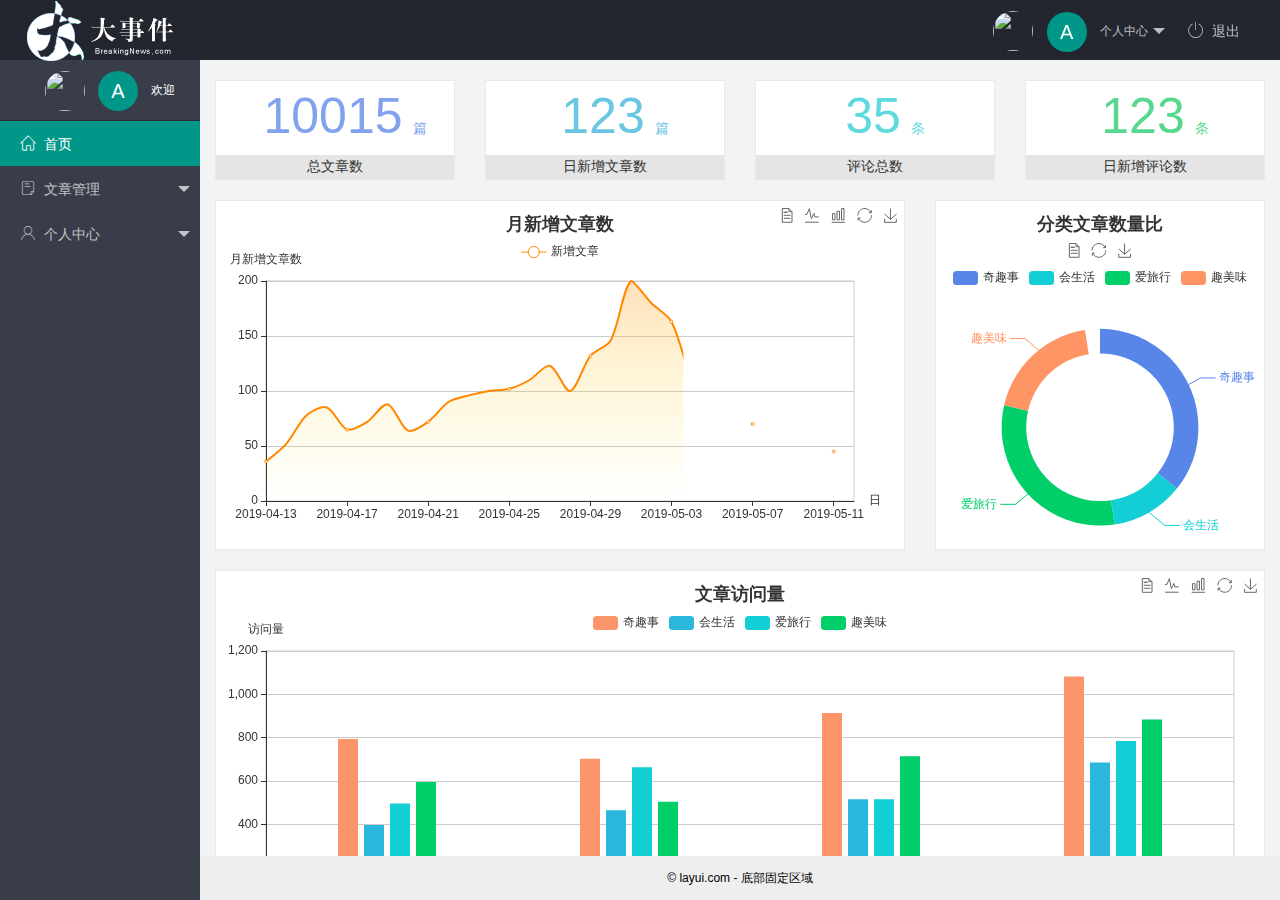
==== index.html @ db1acbab "完成了后台功能" ====
<!DOCTYPE html>
<html lang="en">

<head>
    <meta charset="UTF-8" />
    <meta name="viewport" content="width=device-width, initial-scale=1.0" />
    <title>后台主页</title>
    <!-- 导入 layui 的样式表 -->
    <link rel="stylesheet" href="./assets/lib/layui/css/layui.css" />
    <!-- 导入第三方图标库 -->
    <link rel="stylesheet" href="./assets/fonts/iconfont.css">
    <!-- 导入自己的index.css文件 -->
    <link rel="stylesheet" href="./assets/css/index.css">
</head>

<body class="layui-layout-body">
    <div class="layui-layout layui-layout-admin">
        <div class="layui-header">
            <div class="layui-logo">
                <img src="./assets/images/logo.png" alt="" />
            </div>
            <!-- 头部区域（可配合layui已有的水平导航） -->
            <ul class="layui-nav layui-layout-right">
                <li class="layui-nav-item">
                    <a href="javascript:;" class="userinfo">
                        <img src="http://t.cn/RCzsdCq" class="layui-nav-img" />
                        <span class="text-avatar">A</span>
                        个人中心
                    </a>
                    <dl class="layui-nav-child">
                        <dd><a href="">基本资料</a></dd>
                        <dd><a href="">更换头像</a></dd>
                        <dd><a href="">重置密码</a></dd>
                    </dl>
                </li>
                <li class="layui-nav-item"><a href="javascript:;" id="btnLogout"> <span
                            class="iconfont icon-tuichu"></span>退出</a></li>
            </ul>
        </div>

        <div class="layui-side layui-bg-black">
            <div class="layui-side-scroll">
                <div class="userinfo">
                    <img src="http://t.cn/RCzsdCq" class="layui-nav-img" />
                    <span class="text-avatar">A</span>
                    <span id="welcome">欢迎</span>
                </div>
                <!-- 左侧导航区域（可配合layui已有的垂直导航） -->
                <ul class="layui-nav layui-nav-tree" lay-shrink="all">
                    <!-- 使用lay-shrink实现左侧菜单互斥效果 -->
                    <li class="layui-nav-item  layui-this "><a href="./home/dashboard.html" target="fm"> <span
                                class="iconfont icon-home"></span>首页</a></li>
                    <li class="layui-nav-item ">

                        <a class="" href="javascript:;"> <span class="iconfont icon-16"></span>文章管理</a>
                        <dl class="layui-nav-child">
                            <dd><a href="javascript:;"> <i class="layui-icon layui-icon-app"></i>文章类别</a></dd>
                            <dd><a href="javascript:;"> <i class="layui-icon layui-icon-app"></i>文章列表</a></dd>
                            <dd><a href="javascript:;"> <i class="layui-icon layui-icon-app"></i>发布文章</a></dd>

                        </dl>
                    </li>
                    <li class="layui-nav-item">
                        <a href="javascript:;"> <span class="iconfont icon-user"></span>个人中心</a>
                        <dl class="layui-nav-child">
                            <dd><a href="javascript:;"> <i class="layui-icon layui-icon-app"></i>基本资料</a></dd>
                            <dd><a href="javascript:;"> <i class="layui-icon layui-icon-app"></i>更换头像</a></dd>
                            <dd><a href="javascript:;"> <i class="layui-icon layui-icon-app"></i>更改密码</a></dd>

                        </dl>
                    </li>


                </ul>
            </div>
        </div>

        <div class="layui-body">
            <!-- 内容主体区域 -->
            <iframe name="fm" src="./home/dashboard.html" frameborder="0"></iframe>
        </div>

        <div class="layui-footer">
            <!-- 底部固定区域 -->
            © layui.com - 底部固定区域
        </div>
    </div>
    <!-- 导入 layui 的JS文件 -->
    <script src="./assets/lib/layui/layui.all.js"></script>
    <!-- 导入jquery -->
    <script src="./assets/lib/jquery.js"></script>
    <!-- 导入baseAPI文件 -->
    <script src="./assets/js/baseAPI.js"></script>
    <!-- 导入自己的js文件 -->
    <script src="./assets/js/index.js"></script>
</body>

</html>
---- assets/lib/layui/css/layui.css ----
/** layui-v2.5.5 MIT License By https://www.layui.com */
 .layui-inline,img{display:inline-block;vertical-align:middle}h1,h2,h3,h4,h5,h6{font-weight:400}.layui-edge,.layui-header,.layui-inline,.layui-main{position:relative}.layui-body,.layui-edge,.layui-elip{overflow:hidden}.layui-btn,.layui-edge,.layui-inline,img{vertical-align:middle}.layui-btn,.layui-disabled,.layui-icon,.layui-unselect{-moz-user-select:none;-webkit-user-select:none;-ms-user-select:none}.layui-elip,.layui-form-checkbox span,.layui-form-pane .layui-form-label{text-overflow:ellipsis;white-space:nowrap}.layui-breadcrumb,.layui-tree-btnGroup{visibility:hidden}blockquote,body,button,dd,div,dl,dt,form,h1,h2,h3,h4,h5,h6,input,li,ol,p,pre,td,textarea,th,ul{margin:0;padding:0;-webkit-tap-highlight-color:rgba(0,0,0,0)}a:active,a:hover{outline:0}img{border:none}li{list-style:none}table{border-collapse:collapse;border-spacing:0}h4,h5,h6{font-size:100%}button,input,optgroup,option,select,textarea{font-family:inherit;font-size:inherit;font-style:inherit;font-weight:inherit;outline:0}pre{white-space:pre-wrap;white-space:-moz-pre-wrap;white-space:-pre-wrap;white-space:-o-pre-wrap;word-wrap:break-word}body{line-height:24px;font:14px Helvetica Neue,Helvetica,PingFang SC,Tahoma,Arial,sans-serif}hr{height:1px;margin:10px 0;border:0;clear:both}a{color:#333;text-decoration:none}a:hover{color:#777}a cite{font-style:normal;*cursor:pointer}.layui-border-box,.layui-border-box *{box-sizing:border-box}.layui-box,.layui-box *{box-sizing:content-box}.layui-clear{clear:both;*zoom:1}.layui-clear:after{content:'\20';clear:both;*zoom:1;display:block;height:0}.layui-inline{*display:inline;*zoom:1}.layui-edge{display:inline-block;width:0;height:0;border-width:6px;border-style:dashed;border-color:transparent}.layui-edge-top{top:-4px;border-bottom-color:#999;border-bottom-style:solid}.layui-edge-right{border-left-color:#999;border-left-style:solid}.layui-edge-bottom{top:2px;border-top-color:#999;border-top-style:solid}.layui-edge-left{border-right-color:#999;border-right-style:solid}.layui-disabled,.layui-disabled:hover{color:#d2d2d2!important;cursor:not-allowed!important}.layui-circle{border-radius:100%}.layui-show{display:block!important}.layui-hide{display:none!important}@font-face{font-family:layui-icon;src:url(../font/iconfont.eot?v=250);src:url(../font/iconfont.eot?v=250#iefix) format('embedded-opentype'),url(../font/iconfont.woff2?v=250) format('woff2'),url(../font/iconfont.woff?v=250) format('woff'),url(../font/iconfont.ttf?v=250) format('truetype'),url(../font/iconfont.svg?v=250#layui-icon) format('svg')}.layui-icon{font-family:layui-icon!important;font-size:16px;font-style:normal;-webkit-font-smoothing:antialiased;-moz-osx-font-smoothing:grayscale}.layui-icon-reply-fill:before{content:"\e611"}.layui-icon-set-fill:before{content:"\e614"}.layui-icon-menu-fill:before{content:"\e60f"}.layui-icon-search:before{content:"\e615"}.layui-icon-share:before{content:"\e641"}.layui-icon-set-sm:before{content:"\e620"}.layui-icon-engine:before{content:"\e628"}.layui-icon-close:before{content:"\1006"}.layui-icon-close-fill:before{content:"\1007"}.layui-icon-chart-screen:before{content:"\e629"}.layui-icon-star:before{content:"\e600"}.layui-icon-circle-dot:before{content:"\e617"}.layui-icon-chat:before{content:"\e606"}.layui-icon-release:before{content:"\e609"}.layui-icon-list:before{content:"\e60a"}.layui-icon-chart:before{content:"\e62c"}.layui-icon-ok-circle:before{content:"\1005"}.layui-icon-layim-theme:before{content:"\e61b"}.layui-icon-table:before{content:"\e62d"}.layui-icon-right:before{content:"\e602"}.layui-icon-left:before{content:"\e603"}.layui-icon-cart-simple:before{content:"\e698"}.layui-icon-face-cry:before{content:"\e69c"}.layui-icon-face-smile:before{content:"\e6af"}.layui-icon-survey:before{content:"\e6b2"}.layui-icon-tree:before{content:"\e62e"}.layui-icon-upload-circle:before{content:"\e62f"}.layui-icon-add-circle:before{content:"\e61f"}.layui-icon-download-circle:before{content:"\e601"}.layui-icon-templeate-1:before{content:"\e630"}.layui-icon-util:before{content:"\e631"}.layui-icon-face-surprised:before{content:"\e664"}.layui-icon-edit:before{content:"\e642"}.layui-icon-speaker:before{content:"\e645"}.layui-icon-down:before{content:"\e61a"}.layui-icon-file:before{content:"\e621"}.layui-icon-layouts:before{content:"\e632"}.layui-icon-rate-half:before{content:"\e6c9"}.layui-icon-add-circle-fine:before{content:"\e608"}.layui-icon-prev-circle:before{content:"\e633"}.layui-icon-read:before{content:"\e705"}.layui-icon-404:before{content:"\e61c"}.layui-icon-carousel:before{content:"\e634"}.layui-icon-help:before{content:"\e607"}.layui-icon-code-circle:before{content:"\e635"}.layui-icon-water:before{content:"\e636"}.layui-icon-username:before{content:"\e66f"}.layui-icon-find-fill:before{content:"\e670"}.layui-icon-about:before{content:"\e60b"}.layui-icon-location:before{content:"\e715"}.layui-icon-up:before{content:"\e619"}.layui-icon-pause:before{content:"\e651"}.layui-icon-date:before{content:"\e637"}.layui-icon-layim-uploadfile:before{content:"\e61d"}.layui-icon-delete:before{content:"\e640"}.layui-icon-play:before{content:"\e652"}.layui-icon-top:before{content:"\e604"}.layui-icon-friends:before{content:"\e612"}.layui-icon-refresh-3:before{content:"\e9aa"}.layui-icon-ok:before{content:"\e605"}.layui-icon-layer:before{content:"\e638"}.layui-icon-face-smile-fine:before{content:"\e60c"}.layui-icon-dollar:before{content:"\e659"}.layui-icon-group:before{content:"\e613"}.layui-icon-layim-download:before{content:"\e61e"}.layui-icon-picture-fine:before{content:"\e60d"}.layui-icon-link:before{content:"\e64c"}.layui-icon-diamond:before{content:"\e735"}.layui-icon-log:before{content:"\e60e"}.layui-icon-rate-solid:before{content:"\e67a"}.layui-icon-fonts-del:before{content:"\e64f"}.layui-icon-unlink:before{content:"\e64d"}.layui-icon-fonts-clear:before{content:"\e639"}.layui-icon-triangle-r:before{content:"\e623"}.layui-icon-circle:before{content:"\e63f"}.layui-icon-radio:before{content:"\e643"}.layui-icon-align-center:before{content:"\e647"}.layui-icon-align-right:before{content:"\e648"}.layui-icon-align-left:before{content:"\e649"}.layui-icon-loading-1:before{content:"\e63e"}.layui-icon-return:before{content:"\e65c"}.layui-icon-fonts-strong:before{content:"\e62b"}.layui-icon-upload:before{content:"\e67c"}.layui-icon-dialogue:before{content:"\e63a"}.layui-icon-video:before{content:"\e6ed"}.layui-icon-headset:before{content:"\e6fc"}.layui-icon-cellphone-fine:before{content:"\e63b"}.layui-icon-add-1:before{content:"\e654"}.layui-icon-face-smile-b:before{content:"\e650"}.layui-icon-fonts-html:before{content:"\e64b"}.layui-icon-form:before{content:"\e63c"}.layui-icon-cart:before{content:"\e657"}.layui-icon-camera-fill:before{content:"\e65d"}.layui-icon-tabs:before{content:"\e62a"}.layui-icon-fonts-code:before{content:"\e64e"}.layui-icon-fire:before{content:"\e756"}.layui-icon-set:before{content:"\e716"}.layui-icon-fonts-u:before{content:"\e646"}.layui-icon-triangle-d:before{content:"\e625"}.layui-icon-tips:before{content:"\e702"}.layui-icon-picture:before{content:"\e64a"}.layui-icon-more-vertical:before{content:"\e671"}.layui-icon-flag:before{content:"\e66c"}.layui-icon-loading:before{content:"\e63d"}.layui-icon-fonts-i:before{content:"\e644"}.layui-icon-refresh-1:before{content:"\e666"}.layui-icon-rmb:before{content:"\e65e"}.layui-icon-home:before{content:"\e68e"}.layui-icon-user:before{content:"\e770"}.layui-icon-notice:before{content:"\e667"}.layui-icon-login-weibo:before{content:"\e675"}.layui-icon-voice:before{content:"\e688"}.layui-icon-upload-drag:before{content:"\e681"}.layui-icon-login-qq:before{content:"\e676"}.layui-icon-snowflake:before{content:"\e6b1"}.layui-icon-file-b:before{content:"\e655"}.layui-icon-template:before{content:"\e663"}.layui-icon-auz:before{content:"\e672"}.layui-icon-console:before{content:"\e665"}.layui-icon-app:before{content:"\e653"}.layui-icon-prev:before{content:"\e65a"}.layui-icon-website:before{content:"\e7ae"}.layui-icon-next:before{content:"\e65b"}.layui-icon-component:before{content:"\e857"}.layui-icon-more:before{content:"\e65f"}.layui-icon-login-wechat:before{content:"\e677"}.layui-icon-shrink-right:before{content:"\e668"}.layui-icon-spread-left:before{content:"\e66b"}.layui-icon-camera:before{content:"\e660"}.layui-icon-note:before{content:"\e66e"}.layui-icon-refresh:before{content:"\e669"}.layui-icon-female:before{content:"\e661"}.layui-icon-male:before{content:"\e662"}.layui-icon-password:before{content:"\e673"}.layui-icon-senior:before{content:"\e674"}.layui-icon-theme:before{content:"\e66a"}.layui-icon-tread:before{content:"\e6c5"}.layui-icon-praise:before{content:"\e6c6"}.layui-icon-star-fill:before{content:"\e658"}.layui-icon-rate:before{content:"\e67b"}.layui-icon-template-1:before{content:"\e656"}.layui-icon-vercode:before{content:"\e679"}.layui-icon-cellphone:before{content:"\e678"}.layui-icon-screen-full:before{content:"\e622"}.layui-icon-screen-restore:before{content:"\e758"}.layui-icon-cols:before{content:"\e610"}.layui-icon-export:before{content:"\e67d"}.layui-icon-print:before{content:"\e66d"}.layui-icon-slider:before{content:"\e714"}.layui-icon-addition:before{content:"\e624"}.layui-icon-subtraction:before{content:"\e67e"}.layui-icon-service:before{content:"\e626"}.layui-icon-transfer:before{content:"\e691"}.layui-main{width:1140px;margin:0 auto}.layui-header{z-index:1000;height:60px}.layui-header a:hover{transition:all .5s;-webkit-transition:all .5s}.layui-side{position:fixed;left:0;top:0;bottom:0;z-index:999;width:200px;overflow-x:hidden}.layui-side-scroll{position:relative;width:220px;height:100%;overflow-x:hidden}.layui-body{position:absolute;left:200px;right:0;top:0;bottom:0;z-index:998;width:auto;overflow-y:auto;box-sizing:border-box}.layui-layout-body{overflow:hidden}.layui-layout-admin .layui-header{background-color:#23262E}.layui-layout-admin .layui-side{top:60px;width:200px;overflow-x:hidden}.layui-layout-admin .layui-body{position:fixed;top:60px;bottom:44px}.layui-layout-admin .layui-main{width:auto;margin:0 15px}.layui-layout-admin .layui-footer{position:fixed;left:200px;right:0;bottom:0;height:44px;line-height:44px;padding:0 15px;background-color:#eee}.layui-layout-admin .layui-logo{position:absolute;left:0;top:0;width:200px;height:100%;line-height:60px;text-align:center;color:#009688;font-size:16px}.layui-layout-admin .layui-header .layui-nav{background:0 0}.layui-layout-left{position:absolute!important;left:200px;top:0}.layui-layout-right{position:absolute!important;right:0;top:0}.layui-container{position:relative;margin:0 auto;padding:0 15px;box-sizing:border-box}.layui-fluid{position:relative;margin:0 auto;padding:0 15px}.layui-row:after,.layui-row:before{content:'';display:block;clear:both}.layui-col-lg1,.layui-col-lg10,.layui-col-lg11,.layui-col-lg12,.layui-col-lg2,.layui-col-lg3,.layui-col-lg4,.layui-col-lg5,.layui-col-lg6,.layui-col-lg7,.layui-col-lg8,.layui-col-lg9,.layui-col-md1,.layui-col-md10,.layui-col-md11,.layui-col-md12,.layui-col-md2,.layui-col-md3,.layui-col-md4,.layui-col-md5,.layui-col-md6,.layui-col-md7,.layui-col-md8,.layui-col-md9,.layui-col-sm1,.layui-col-sm10,.layui-col-sm11,.layui-col-sm12,.layui-col-sm2,.layui-col-sm3,.layui-col-sm4,.layui-col-sm5,.layui-col-sm6,.layui-col-sm7,.layui-col-sm8,.layui-col-sm9,.layui-col-xs1,.layui-col-xs10,.layui-col-xs11,.layui-col-xs12,.layui-col-xs2,.layui-col-xs3,.layui-col-xs4,.layui-col-xs5,.layui-col-xs6,.layui-col-xs7,.layui-col-xs8,.layui-col-xs9{position:relative;display:block;box-sizing:border-box}.layui-col-xs1,.layui-col-xs10,.layui-col-xs11,.layui-col-xs12,.layui-col-xs2,.layui-col-xs3,.layui-col-xs4,.layui-col-xs5,.layui-col-xs6,.layui-col-xs7,.layui-col-xs8,.layui-col-xs9{float:left}.layui-col-xs1{width:8.33333333%}.layui-col-xs2{width:16.66666667%}.layui-col-xs3{width:25%}.layui-col-xs4{width:33.33333333%}.layui-col-xs5{width:41.66666667%}.layui-col-xs6{width:50%}.layui-col-xs7{width:58.33333333%}.layui-col-xs8{width:66.66666667%}.layui-col-xs9{width:75%}.layui-col-xs10{width:83.33333333%}.layui-col-xs11{width:91.66666667%}.layui-col-xs12{width:100%}.layui-col-xs-offset1{margin-left:8.33333333%}.layui-col-xs-offset2{margin-left:16.66666667%}.layui-col-xs-offset3{margin-left:25%}.layui-col-xs-offset4{margin-left:33.33333333%}.layui-col-xs-offset5{margin-left:41.66666667%}.layui-col-xs-offset6{margin-left:50%}.layui-col-xs-offset7{margin-left:58.33333333%}.layui-col-xs-offset8{margin-left:66.66666667%}.layui-col-xs-offset9{margin-left:75%}.layui-col-xs-offset10{margin-left:83.33333333%}.layui-col-xs-offset11{margin-left:91.66666667%}.layui-col-xs-offset12{margin-left:100%}@media screen and (max-width:768px){.layui-hide-xs{display:none!important}.layui-show-xs-block{display:block!important}.layui-show-xs-inline{display:inline!important}.layui-show-xs-inline-block{display:inline-block!important}}@media screen and (min-width:768px){.layui-container{width:750px}.layui-hide-sm{display:none!important}.layui-show-sm-block{display:block!important}.layui-show-sm-inline{display:inline!important}.layui-show-sm-inline-block{display:inline-block!important}.layui-col-sm1,.layui-col-sm10,.layui-col-sm11,.layui-col-sm12,.layui-col-sm2,.layui-col-sm3,.layui-col-sm4,.layui-col-sm5,.layui-col-sm6,.layui-col-sm7,.layui-col-sm8,.layui-col-sm9{float:left}.layui-col-sm1{width:8.33333333%}.layui-col-sm2{width:16.66666667%}.layui-col-sm3{width:25%}.layui-col-sm4{width:33.33333333%}.layui-col-sm5{width:41.66666667%}.layui-col-sm6{width:50%}.layui-col-sm7{width:58.33333333%}.layui-col-sm8{width:66.66666667%}.layui-col-sm9{width:75%}.layui-col-sm10{width:83.33333333%}.layui-col-sm11{width:91.66666667%}.layui-col-sm12{width:100%}.layui-col-sm-offset1{margin-left:8.33333333%}.layui-col-sm-offset2{margin-left:16.66666667%}.layui-col-sm-offset3{margin-left:25%}.layui-col-sm-offset4{margin-left:33.33333333%}.layui-col-sm-offset5{margin-left:41.66666667%}.layui-col-sm-offset6{margin-left:50%}.layui-col-sm-offset7{margin-left:58.33333333%}.layui-col-sm-offset8{margin-left:66.66666667%}.layui-col-sm-offset9{margin-left:75%}.layui-col-sm-offset10{margin-left:83.33333333%}.layui-col-sm-offset11{margin-left:91.66666667%}.layui-col-sm-offset12{margin-left:100%}}@media screen and (min-width:992px){.layui-container{width:970px}.layui-hide-md{display:none!important}.layui-show-md-block{display:block!important}.layui-show-md-inline{display:inline!important}.layui-show-md-inline-block{display:inline-block!important}.layui-col-md1,.layui-col-md10,.layui-col-md11,.layui-col-md12,.layui-col-md2,.layui-col-md3,.layui-col-md4,.layui-col-md5,.layui-col-md6,.layui-col-md7,.layui-col-md8,.layui-col-md9{float:left}.layui-col-md1{width:8.33333333%}.layui-col-md2{width:16.66666667%}.layui-col-md3{width:25%}.layui-col-md4{width:33.33333333%}.layui-col-md5{width:41.66666667%}.layui-col-md6{width:50%}.layui-col-md7{width:58.33333333%}.layui-col-md8{width:66.66666667%}.layui-col-md9{width:75%}.layui-col-md10{width:83.33333333%}.layui-col-md11{width:91.66666667%}.layui-col-md12{width:100%}.layui-col-md-offset1{margin-left:8.33333333%}.layui-col-md-offset2{margin-left:16.66666667%}.layui-col-md-offset3{margin-left:25%}.layui-col-md-offset4{margin-left:33.33333333%}.layui-col-md-offset5{margin-left:41.66666667%}.layui-col-md-offset6{margin-left:50%}.layui-col-md-offset7{margin-left:58.33333333%}.layui-col-md-offset8{margin-left:66.66666667%}.layui-col-md-offset9{margin-left:75%}.layui-col-md-offset10{margin-left:83.33333333%}.layui-col-md-offset11{margin-left:91.66666667%}.layui-col-md-offset12{margin-left:100%}}@media screen and (min-width:1200px){.layui-container{width:1170px}.layui-hide-lg{display:none!important}.layui-show-lg-block{display:block!important}.layui-show-lg-inline{display:inline!important}.layui-show-lg-inline-block{display:inline-block!important}.layui-col-lg1,.layui-col-lg10,.layui-col-lg11,.layui-col-lg12,.layui-col-lg2,.layui-col-lg3,.layui-col-lg4,.layui-col-lg5,.layui-col-lg6,.layui-col-lg7,.layui-col-lg8,.layui-col-lg9{float:left}.layui-col-lg1{width:8.33333333%}.layui-col-lg2{width:16.66666667%}.layui-col-lg3{width:25%}.layui-col-lg4{width:33.33333333%}.layui-col-lg5{width:41.66666667%}.layui-col-lg6{width:50%}.layui-col-lg7{width:58.33333333%}.layui-col-lg8{width:66.66666667%}.layui-col-lg9{width:75%}.layui-col-lg10{width:83.33333333%}.layui-col-lg11{width:91.66666667%}.layui-col-lg12{width:100%}.layui-col-lg-offset1{margin-left:8.33333333%}.layui-col-lg-offset2{margin-left:16.66666667%}.layui-col-lg-offset3{margin-left:25%}.layui-col-lg-offset4{margin-left:33.33333333%}.layui-col-lg-offset5{margin-left:41.66666667%}.layui-col-lg-offset6{margin-left:50%}.layui-col-lg-offset7{margin-left:58.33333333%}.layui-col-lg-offset8{margin-left:66.66666667%}.layui-col-lg-offset9{margin-left:75%}.layui-col-lg-offset10{margin-left:83.33333333%}.layui-col-lg-offset11{margin-left:91.66666667%}.layui-col-lg-offset12{margin-left:100%}}.layui-col-space1{margin:-.5px}.layui-col-space1>*{padding:.5px}.layui-col-space3{margin:-1.5px}.layui-col-space3>*{padding:1.5px}.layui-col-space5{margin:-2.5px}.layui-col-space5>*{padding:2.5px}.layui-col-space8{margin:-3.5px}.layui-col-space8>*{padding:3.5px}.layui-col-space10{margin:-5px}.layui-col-space10>*{padding:5px}.layui-col-space12{margin:-6px}.layui-col-space12>*{padding:6px}.layui-col-space15{margin:-7.5px}.layui-col-space15>*{padding:7.5px}.layui-col-space18{margin:-9px}.layui-col-space18>*{padding:9px}.layui-col-space20{margin:-10px}.layui-col-space20>*{padding:10px}.layui-col-space22{margin:-11px}.layui-col-space22>*{padding:11px}.layui-col-space25{margin:-12.5px}.layui-col-space25>*{padding:12.5px}.layui-col-space30{margin:-15px}.layui-col-space30>*{padding:15px}.layui-btn,.layui-input,.layui-select,.layui-textarea,.layui-upload-button{outline:0;-webkit-appearance:none;transition:all .3s;-webkit-transition:all .3s;box-sizing:border-box}.layui-elem-quote{margin-bottom:10px;padding:15px;line-height:22px;border-left:5px solid #009688;border-radius:0 2px 2px 0;background-color:#f2f2f2}.layui-quote-nm{border-style:solid;border-width:1px 1px 1px 5px;background:0 0}.layui-elem-field{margin-bottom:10px;padding:0;border-width:1px;border-style:solid}.layui-elem-field legend{margin-left:20px;padding:0 10px;font-size:20px;font-weight:300}.layui-field-title{margin:10px 0 20px;border-width:1px 0 0}.layui-field-box{padding:10px 15px}.layui-field-title .layui-field-box{padding:10px 0}.layui-progress{position:relative;height:6px;border-radius:20px;background-color:#e2e2e2}.layui-progress-bar{position:absolute;left:0;top:0;width:0;max-width:100%;height:6px;border-radius:20px;text-align:right;background-color:#5FB878;transition:all .3s;-webkit-transition:all .3s}.layui-progress-big,.layui-progress-big .layui-progress-bar{height:18px;line-height:18px}.layui-progress-text{position:relative;top:-20px;line-height:18px;font-size:12px;color:#666}.layui-progress-big .layui-progress-text{position:static;padding:0 10px;color:#fff}.layui-collapse{border-width:1px;border-style:solid;border-radius:2px}.layui-colla-content,.layui-colla-item{border-top-width:1px;border-top-style:solid}.layui-colla-item:first-child{border-top:none}.layui-colla-title{position:relative;height:42px;line-height:42px;padding:0 15px 0 35px;color:#333;background-color:#f2f2f2;cursor:pointer;font-size:14px;overflow:hidden}.layui-colla-content{display:none;padding:10px 15px;line-height:22px;color:#666}.layui-colla-icon{position:absolute;left:15px;top:0;font-size:14px}.layui-card{margin-bottom:15px;border-radius:2px;background-color:#fff;box-shadow:0 1px 2px 0 rgba(0,0,0,.05)}.layui-card:last-child{margin-bottom:0}.layui-card-header{position:relative;height:42px;line-height:42px;padding:0 15px;border-bottom:1px solid #f6f6f6;color:#333;border-radius:2px 2px 0 0;font-size:14px}.layui-bg-black,.layui-bg-blue,.layui-bg-cyan,.layui-bg-green,.layui-bg-orange,.layui-bg-red{color:#fff!important}.layui-card-body{position:relative;padding:10px 15px;line-height:24px}.layui-card-body[pad15]{padding:15px}.layui-card-body[pad20]{padding:20px}.layui-card-body .layui-table{margin:5px 0}.layui-card .layui-tab{margin:0}.layui-panel-window{position:relative;padding:15px;border-radius:0;border-top:5px solid #E6E6E6;background-color:#fff}.layui-auxiliar-moving{position:fixed;left:0;right:0;top:0;bottom:0;width:100%;height:100%;background:0 0;z-index:9999999999}.layui-form-label,.layui-form-mid,.layui-form-select,.layui-input-block,.layui-input-inline,.layui-textarea{position:relative}.layui-bg-red{background-color:#FF5722!important}.layui-bg-orange{background-color:#FFB800!important}.layui-bg-green{background-color:#009688!important}.layui-bg-cyan{background-color:#2F4056!important}.layui-bg-blue{background-color:#1E9FFF!important}.layui-bg-black{background-color:#393D49!important}.layui-bg-gray{background-color:#eee!important;color:#666!important}.layui-badge-rim,.layui-colla-content,.layui-colla-item,.layui-collapse,.layui-elem-field,.layui-form-pane .layui-form-item[pane],.layui-form-pane .layui-form-label,.layui-input,.layui-layedit,.layui-layedit-tool,.layui-quote-nm,.layui-select,.layui-tab-bar,.layui-tab-card,.layui-tab-title,.layui-tab-title .layui-this:after,.layui-textarea{border-color:#e6e6e6}.layui-timeline-item:before,hr{background-color:#e6e6e6}.layui-text{line-height:22px;font-size:14px;color:#666}.layui-text h1,.layui-text h2,.layui-text h3{font-weight:500;color:#333}.layui-text h1{font-size:30px}.layui-text h2{font-size:24px}.layui-text h3{font-size:18px}.layui-text a:not(.layui-btn){color:#01AAED}.layui-text a:not(.layui-btn):hover{text-decoration:underline}.layui-text ul{padding:5px 0 5px 15px}.layui-text ul li{margin-top:5px;list-style-type:disc}.layui-text em,.layui-word-aux{color:#999!important;padding:0 5px!important}.layui-btn{display:inline-block;height:38px;line-height:38px;padding:0 18px;background-color:#009688;color:#fff;white-space:nowrap;text-align:center;font-size:14px;border:none;border-radius:2px;cursor:pointer}.layui-btn:hover{opacity:.8;filter:alpha(opacity=80);color:#fff}.layui-btn:active{opacity:1;filter:alpha(opacity=100)}.layui-btn+.layui-btn{margin-left:10px}.layui-btn-container{font-size:0}.layui-btn-container .layui-btn{margin-right:10px;margin-bottom:10px}.layui-btn-container .layui-btn+.layui-btn{margin-left:0}.layui-table .layui-btn-container .layui-btn{margin-bottom:9px}.layui-btn-radius{border-radius:100px}.layui-btn .layui-icon{margin-right:3px;font-size:18px;vertical-align:bottom;vertical-align:middle\9}.layui-btn-primary{border:1px solid #C9C9C9;background-color:#fff;color:#555}.layui-btn-primary:hover{border-color:#009688;color:#333}.layui-btn-normal{background-color:#1E9FFF}.layui-btn-warm{background-color:#FFB800}.layui-btn-danger{background-color:#FF5722}.layui-btn-checked{background-color:#5FB878}.layui-btn-disabled,.layui-btn-disabled:active,.layui-btn-disabled:hover{border:1px solid #e6e6e6;background-color:#FBFBFB;color:#C9C9C9;cursor:not-allowed;opacity:1}.layui-btn-lg{height:44px;line-height:44px;padding:0 25px;font-size:16px}.layui-btn-sm{height:30px;line-height:30px;padding:0 10px;font-size:12px}.layui-btn-sm i{font-size:16px!important}.layui-btn-xs{height:22px;line-height:22px;padding:0 5px;font-size:12px}.layui-btn-xs i{font-size:14px!important}.layui-btn-group{display:inline-block;vertical-align:middle;font-size:0}.layui-btn-group .layui-btn{margin-left:0!important;margin-right:0!important;border-left:1px solid rgba(255,255,255,.5);border-radius:0}.layui-btn-group .layui-btn-primary{border-left:none}.layui-btn-group .layui-btn-primary:hover{border-color:#C9C9C9;color:#009688}.layui-btn-group .layui-btn:first-child{border-left:none;border-radius:2px 0 0 2px}.layui-btn-group .layui-btn-primary:first-child{border-left:1px solid #c9c9c9}.layui-btn-group .layui-btn:last-child{border-radius:0 2px 2px 0}.layui-btn-group .layui-btn+.layui-btn{margin-left:0}.layui-btn-group+.layui-btn-group{margin-left:10px}.layui-btn-fluid{width:100%}.layui-input,.layui-select,.layui-textarea{height:38px;line-height:1.3;line-height:38px\9;border-width:1px;border-style:solid;background-color:#fff;border-radius:2px}.layui-input::-webkit-input-placeholder,.layui-select::-webkit-input-placeholder,.layui-textarea::-webkit-input-placeholder{line-height:1.3}.layui-input,.layui-textarea{display:block;width:100%;padding-left:10px}.layui-input:hover,.layui-textarea:hover{border-color:#D2D2D2!important}.layui-input:focus,.layui-textarea:focus{border-color:#C9C9C9!important}.layui-textarea{min-height:100px;height:auto;line-height:20px;padding:6px 10px;resize:vertical}.layui-select{padding:0 10px}.layui-form input[type=checkbox],.layui-form input[type=radio],.layui-form select{display:none}.layui-form [lay-ignore]{display:initial}.layui-form-item{margin-bottom:15px;clear:both;*zoom:1}.layui-form-item:after{content:'\20';clear:both;*zoom:1;display:block;height:0}.layui-form-label{float:left;display:block;padding:9px 15px;width:80px;font-weight:400;line-height:20px;text-align:right}.layui-form-label-col{display:block;float:none;padding:9px 0;line-height:20px;text-align:left}.layui-form-item .layui-inline{margin-bottom:5px;margin-right:10px}.layui-input-block{margin-left:110px;min-height:36px}.layui-input-inline{display:inline-block;vertical-align:middle}.layui-form-item .layui-input-inline{float:left;width:190px;margin-right:10px}.layui-form-text .layui-input-inline{width:auto}.layui-form-mid{float:left;display:block;padding:9px 0!important;line-height:20px;margin-right:10px}.layui-form-danger+.layui-form-select .layui-input,.layui-form-danger:focus{border-color:#FF5722!important}.layui-form-select .layui-input{padding-right:30px;cursor:pointer}.layui-form-select .layui-edge{position:absolute;right:10px;top:50%;margin-top:-3px;cursor:pointer;border-width:6px;border-top-color:#c2c2c2;border-top-style:solid;transition:all .3s;-webkit-transition:all .3s}.layui-form-select dl{display:none;position:absolute;left:0;top:42px;padding:5px 0;z-index:899;min-width:100%;border:1px solid #d2d2d2;max-height:300px;overflow-y:auto;background-color:#fff;border-radius:2px;box-shadow:0 2px 4px rgba(0,0,0,.12);box-sizing:border-box}.layui-form-select dl dd,.layui-form-select dl dt{padding:0 10px;line-height:36px;white-space:nowrap;overflow:hidden;text-overflow:ellipsis}.layui-form-select dl dt{font-size:12px;color:#999}.layui-form-select dl dd{cursor:pointer}.layui-form-select dl dd:hover{background-color:#f2f2f2;-webkit-transition:.5s all;transition:.5s all}.layui-form-select .layui-select-group dd{padding-left:20px}.layui-form-select dl dd.layui-select-tips{padding-left:10px!important;color:#999}.layui-form-select dl dd.layui-this{background-color:#5FB878;color:#fff}.layui-form-checkbox,.layui-form-select dl dd.layui-disabled{background-color:#fff}.layui-form-selected dl{display:block}.layui-form-checkbox,.layui-form-checkbox *,.layui-form-switch{display:inline-block;vertical-align:middle}.layui-form-selected .layui-edge{margin-top:-9px;-webkit-transform:rotate(180deg);transform:rotate(180deg);margin-top:-3px\9}:root .layui-form-selected .layui-edge{margin-top:-9px\0/IE9}.layui-form-selectup dl{top:auto;bottom:42px}.layui-select-none{margin:5px 0;text-align:center;color:#999}.layui-select-disabled .layui-disabled{border-color:#eee!important}.layui-select-disabled .layui-edge{border-top-color:#d2d2d2}.layui-form-checkbox{position:relative;height:30px;line-height:30px;margin-right:10px;padding-right:30px;cursor:pointer;font-size:0;-webkit-transition:.1s linear;transition:.1s linear;box-sizing:border-box}.layui-form-checkbox span{padding:0 10px;height:100%;font-size:14px;border-radius:2px 0 0 2px;background-color:#d2d2d2;color:#fff;overflow:hidden}.layui-form-checkbox:hover span{background-color:#c2c2c2}.layui-form-checkbox i{position:absolute;right:0;top:0;width:30px;height:28px;border:1px solid #d2d2d2;border-left:none;border-radius:0 2px 2px 0;color:#fff;font-size:20px;text-align:center}.layui-form-checkbox:hover i{border-color:#c2c2c2;color:#c2c2c2}.layui-form-checked,.layui-form-checked:hover{border-color:#5FB878}.layui-form-checked span,.layui-form-checked:hover span{background-color:#5FB878}.layui-form-checked i,.layui-form-checked:hover i{color:#5FB878}.layui-form-item .layui-form-checkbox{margin-top:4px}.layui-form-checkbox[lay-skin=primary]{height:auto!important;line-height:normal!important;min-width:18px;min-height:18px;border:none!important;margin-right:0;padding-left:28px;padding-right:0;background:0 0}.layui-form-checkbox[lay-skin=primary] span{padding-left:0;padding-right:15px;line-height:18px;background:0 0;color:#666}.layui-form-checkbox[lay-skin=primary] i{right:auto;left:0;width:16px;height:16px;line-height:16px;border:1px solid #d2d2d2;font-size:12px;border-radius:2px;background-color:#fff;-webkit-transition:.1s linear;transition:.1s linear}.layui-form-checkbox[lay-skin=primary]:hover i{border-color:#5FB878;color:#fff}.layui-form-checked[lay-skin=primary] i{border-color:#5FB878!important;background-color:#5FB878;color:#fff}.layui-checkbox-disbaled[lay-skin=primary] span{background:0 0!important;color:#c2c2c2}.layui-checkbox-disbaled[lay-skin=primary]:hover i{border-color:#d2d2d2}.layui-form-item .layui-form-checkbox[lay-skin=primary]{margin-top:10px}.layui-form-switch{position:relative;height:22px;line-height:22px;min-width:35px;padding:0 5px;margin-top:8px;border:1px solid #d2d2d2;border-radius:20px;cursor:pointer;background-color:#fff;-webkit-transition:.1s linear;transition:.1s linear}.layui-form-switch i{position:absolute;left:5px;top:3px;width:16px;height:16px;border-radius:20px;background-color:#d2d2d2;-webkit-transition:.1s linear;transition:.1s linear}.layui-form-switch em{position:relative;top:0;width:25px;margin-left:21px;padding:0!important;text-align:center!important;color:#999!important;font-style:normal!important;font-size:12px}.layui-form-onswitch{border-color:#5FB878;background-color:#5FB878}.layui-checkbox-disbaled,.layui-checkbox-disbaled i{border-color:#e2e2e2!important}.layui-form-onswitch i{left:100%;margin-left:-21px;background-color:#fff}.layui-form-onswitch em{margin-left:5px;margin-right:21px;color:#fff!important}.layui-checkbox-disbaled span{background-color:#e2e2e2!important}.layui-checkbox-disbaled:hover i{color:#fff!important}[lay-radio]{display:none}.layui-form-radio,.layui-form-radio *{display:inline-block;vertical-align:middle}.layui-form-radio{line-height:28px;margin:6px 10px 0 0;padding-right:10px;cursor:pointer;font-size:0}.layui-form-radio *{font-size:14px}.layui-form-radio>i{margin-right:8px;font-size:22px;color:#c2c2c2}.layui-form-radio>i:hover,.layui-form-radioed>i{color:#5FB878}.layui-radio-disbaled>i{color:#e2e2e2!important}.layui-form-pane .layui-form-label{width:110px;padding:8px 15px;height:38px;line-height:20px;border-width:1px;border-style:solid;border-radius:2px 0 0 2px;text-align:center;background-color:#FBFBFB;overflow:hidden;box-sizing:border-box}.layui-form-pane .layui-input-inline{margin-left:-1px}.layui-form-pane .layui-input-block{margin-left:110px;left:-1px}.layui-form-pane .layui-input{border-radius:0 2px 2px 0}.layui-form-pane .layui-form-text .layui-form-label{float:none;width:100%;border-radius:2px;box-sizing:border-box;text-align:left}.layui-form-pane .layui-form-text .layui-input-inline{display:block;margin:0;top:-1px;clear:both}.layui-form-pane .layui-form-text .layui-input-block{margin:0;left:0;top:-1px}.layui-form-pane .layui-form-text .layui-textarea{min-height:100px;border-radius:0 0 2px 2px}.layui-form-pane .layui-form-checkbox{margin:4px 0 4px 10px}.layui-form-pane .layui-form-radio,.layui-form-pane .layui-form-switch{margin-top:6px;margin-left:10px}.layui-form-pane .layui-form-item[pane]{position:relative;border-width:1px;border-style:solid}.layui-form-pane .layui-form-item[pane] .layui-form-label{position:absolute;left:0;top:0;height:100%;border-width:0 1px 0 0}.layui-form-pane .layui-form-item[pane] .layui-input-inline{margin-left:110px}@media screen and (max-width:450px){.layui-form-item .layui-form-label{text-overflow:ellipsis;overflow:hidden;white-space:nowrap}.layui-form-item .layui-inline{display:block;margin-right:0;margin-bottom:20px;clear:both}.layui-form-item .layui-inline:after{content:'\20';clear:both;display:block;height:0}.layui-form-item .layui-input-inline{display:block;float:none;left:-3px;width:auto;margin:0 0 10px 112px}.layui-form-item .layui-input-inline+.layui-form-mid{margin-left:110px;top:-5px;padding:0}.layui-form-item .layui-form-checkbox{margin-right:5px;margin-bottom:5px}}.layui-layedit{border-width:1px;border-style:solid;border-radius:2px}.layui-layedit-tool{padding:3px 5px;border-bottom-width:1px;border-bottom-style:solid;font-size:0}.layedit-tool-fixed{position:fixed;top:0;border-top:1px solid #e2e2e2}.layui-layedit-tool .layedit-tool-mid,.layui-layedit-tool .layui-icon{display:inline-block;vertical-align:middle;text-align:center;font-size:14px}.layui-layedit-tool .layui-icon{position:relative;width:32px;height:30px;line-height:30px;margin:3px 5px;color:#777;cursor:pointer;border-radius:2px}.layui-layedit-tool .layui-icon:hover{color:#393D49}.layui-layedit-tool .layui-icon:active{color:#000}.layui-layedit-tool .layedit-tool-active{background-color:#e2e2e2;color:#000}.layui-layedit-tool .layui-disabled,.layui-layedit-tool .layui-disabled:hover{color:#d2d2d2;cursor:not-allowed}.layui-layedit-tool .layedit-tool-mid{width:1px;height:18px;margin:0 10px;background-color:#d2d2d2}.layedit-tool-html{width:50px!important;font-size:30px!important}.layedit-tool-b,.layedit-tool-code,.layedit-tool-help{font-size:16px!important}.layedit-tool-d,.layedit-tool-face,.layedit-tool-image,.layedit-tool-unlink{font-size:18px!important}.layedit-tool-image input{position:absolute;font-size:0;left:0;top:0;width:100%;height:100%;opacity:.01;filter:Alpha(opacity=1);cursor:pointer}.layui-layedit-iframe iframe{display:block;width:100%}#LAY_layedit_code{overflow:hidden}.layui-laypage{display:inline-block;*display:inline;*zoom:1;vertical-align:middle;margin:10px 0;font-size:0}.layui-laypage>a:first-child,.layui-laypage>a:first-child em{border-radius:2px 0 0 2px}.layui-laypage>a:last-child,.layui-laypage>a:last-child em{border-radius:0 2px 2px 0}.layui-laypage>:first-child{margin-left:0!important}.layui-laypage>:last-child{margin-right:0!important}.layui-laypage a,.layui-laypage button,.layui-laypage input,.layui-laypage select,.layui-laypage span{border:1px solid #e2e2e2}.layui-laypage a,.layui-laypage span{display:inline-block;*display:inline;*zoom:1;vertical-align:middle;padding:0 15px;height:28px;line-height:28px;margin:0 -1px 5px 0;background-color:#fff;color:#333;font-size:12px}.layui-flow-more a *,.layui-laypage input,.layui-table-view select[lay-ignore]{display:inline-block}.layui-laypage a:hover{color:#009688}.layui-laypage em{font-style:normal}.layui-laypage .layui-laypage-spr{color:#999;font-weight:700}.layui-laypage a{text-decoration:none}.layui-laypage .layui-laypage-curr{position:relative}.layui-laypage .layui-laypage-curr em{position:relative;color:#fff}.layui-laypage .layui-laypage-curr .layui-laypage-em{position:absolute;left:-1px;top:-1px;padding:1px;width:100%;height:100%;background-color:#009688}.layui-laypage-em{border-radius:2px}.layui-laypage-next em,.layui-laypage-prev em{font-family:Sim sun;font-size:16px}.layui-laypage .layui-laypage-count,.layui-laypage .layui-laypage-limits,.layui-laypage .layui-laypage-refresh,.layui-laypage .layui-laypage-skip{margin-left:10px;margin-right:10px;padding:0;border:none}.layui-laypage .layui-laypage-limits,.layui-laypage .layui-laypage-refresh{vertical-align:top}.layui-laypage .layui-laypage-refresh i{font-size:18px;cursor:pointer}.layui-laypage select{height:22px;padding:3px;border-radius:2px;cursor:pointer}.layui-laypage .layui-laypage-skip{height:30px;line-height:30px;color:#999}.layui-laypage button,.layui-laypage input{height:30px;line-height:30px;border-radius:2px;vertical-align:top;background-color:#fff;box-sizing:border-box}.layui-laypage input{width:40px;margin:0 10px;padding:0 3px;text-align:center}.layui-laypage input:focus,.layui-laypage select:focus{border-color:#009688!important}.layui-laypage button{margin-left:10px;padding:0 10px;cursor:pointer}.layui-table,.layui-table-view{margin:10px 0}.layui-flow-more{margin:10px 0;text-align:center;color:#999;font-size:14px}.layui-flow-more a{height:32px;line-height:32px}.layui-flow-more a *{vertical-align:top}.layui-flow-more a cite{padding:0 20px;border-radius:3px;background-color:#eee;color:#333;font-style:normal}.layui-flow-more a cite:hover{opacity:.8}.layui-flow-more a i{font-size:30px;color:#737383}.layui-table{width:100%;background-color:#fff;color:#666}.layui-table tr{transition:all .3s;-webkit-transition:all .3s}.layui-table th{text-align:left;font-weight:400}.layui-table tbody tr:hover,.layui-table thead tr,.layui-table-click,.layui-table-header,.layui-table-hover,.layui-table-mend,.layui-table-patch,.layui-table-tool,.layui-table-total,.layui-table-total tr,.layui-table[lay-even] tr:nth-child(even){background-color:#f2f2f2}.layui-table td,.layui-table th,.layui-table-col-set,.layui-table-fixed-r,.layui-table-grid-down,.layui-table-header,.layui-table-page,.layui-table-tips-main,.layui-table-tool,.layui-table-total,.layui-table-view,.layui-table[lay-skin=line],.layui-table[lay-skin=row]{border-width:1px;border-style:solid;border-color:#e6e6e6}.layui-table td,.layui-table th{position:relative;padding:9px 15px;min-height:20px;line-height:20px;font-size:14px}.layui-table[lay-skin=line] td,.layui-table[lay-skin=line] th{border-width:0 0 1px}.layui-table[lay-skin=row] td,.layui-table[lay-skin=row] th{border-width:0 1px 0 0}.layui-table[lay-skin=nob] td,.layui-table[lay-skin=nob] th{border:none}.layui-table img{max-width:100px}.layui-table[lay-size=lg] td,.layui-table[lay-size=lg] th{padding:15px 30px}.layui-table-view .layui-table[lay-size=lg] .layui-table-cell{height:40px;line-height:40px}.layui-table[lay-size=sm] td,.layui-table[lay-size=sm] th{font-size:12px;padding:5px 10px}.layui-table-view .layui-table[lay-size=sm] .layui-table-cell{height:20px;line-height:20px}.layui-table[lay-data]{display:none}.layui-table-box{position:relative;overflow:hidden}.layui-table-view .layui-table{position:relative;width:auto;margin:0}.layui-table-view .layui-table[lay-skin=line]{border-width:0 1px 0 0}.layui-table-view .layui-table[lay-skin=row]{border-width:0 0 1px}.layui-table-view .layui-table td,.layui-table-view .layui-table th{padding:5px 0;border-top:none;border-left:none}.layui-table-view .layui-table th.layui-unselect .layui-table-cell span{cursor:pointer}.layui-table-view .layui-table td{cursor:default}.layui-table-view .layui-table td[data-edit=text]{cursor:text}.layui-table-view .layui-form-checkbox[lay-skin=primary] i{width:18px;height:18px}.layui-table-view .layui-form-radio{line-height:0;padding:0}.layui-table-view .layui-form-radio>i{margin:0;font-size:20px}.layui-table-init{position:absolute;left:0;top:0;width:100%;height:100%;text-align:center;z-index:110}.layui-table-init .layui-icon{position:absolute;left:50%;top:50%;margin:-15px 0 0 -15px;font-size:30px;color:#c2c2c2}.layui-table-header{border-width:0 0 1px;overflow:hidden}.layui-table-header .layui-table{margin-bottom:-1px}.layui-table-tool .layui-inline[lay-event]{position:relative;width:26px;height:26px;padding:5px;line-height:16px;margin-right:10px;text-align:center;color:#333;border:1px solid #ccc;cursor:pointer;-webkit-transition:.5s all;transition:.5s all}.layui-table-tool .layui-inline[lay-event]:hover{border:1px solid #999}.layui-table-tool-temp{padding-right:120px}.layui-table-tool-self{position:absolute;right:17px;top:10px}.layui-table-tool .layui-table-tool-self .layui-inline[lay-event]{margin:0 0 0 10px}.layui-table-tool-panel{position:absolute;top:29px;left:-1px;padding:5px 0;min-width:150px;min-height:40px;border:1px solid #d2d2d2;text-align:left;overflow-y:auto;background-color:#fff;box-shadow:0 2px 4px rgba(0,0,0,.12)}.layui-table-cell,.layui-table-tool-panel li{overflow:hidden;text-overflow:ellipsis;white-space:nowrap}.layui-table-tool-panel li{padding:0 10px;line-height:30px;-webkit-transition:.5s all;transition:.5s all}.layui-table-tool-panel li .layui-form-checkbox[lay-skin=primary]{width:100%;padding-left:28px}.layui-table-tool-panel li:hover{background-color:#f2f2f2}.layui-table-tool-panel li .layui-form-checkbox[lay-skin=primary] i{position:absolute;left:0;top:0}.layui-table-tool-panel li .layui-form-checkbox[lay-skin=primary] span{padding:0}.layui-table-tool .layui-table-tool-self .layui-table-tool-panel{left:auto;right:-1px}.layui-table-col-set{position:absolute;right:0;top:0;width:20px;height:100%;border-width:0 0 0 1px;background-color:#fff}.layui-table-sort{width:10px;height:20px;margin-left:5px;cursor:pointer!important}.layui-table-sort .layui-edge{position:absolute;left:5px;border-width:5px}.layui-table-sort .layui-table-sort-asc{top:3px;border-top:none;border-bottom-style:solid;border-bottom-color:#b2b2b2}.layui-table-sort .layui-table-sort-asc:hover{border-bottom-color:#666}.layui-table-sort .layui-table-sort-desc{bottom:5px;border-bottom:none;border-top-style:solid;border-top-color:#b2b2b2}.layui-table-sort .layui-table-sort-desc:hover{border-top-color:#666}.layui-table-sort[lay-sort=asc] .layui-table-sort-asc{border-bottom-color:#000}.layui-table-sort[lay-sort=desc] .layui-table-sort-desc{border-top-color:#000}.layui-table-cell{height:28px;line-height:28px;padding:0 15px;position:relative;box-sizing:border-box}.layui-table-cell .layui-form-checkbox[lay-skin=primary]{top:-1px;padding:0}.layui-table-cell .layui-table-link{color:#01AAED}.laytable-cell-checkbox,.laytable-cell-numbers,.laytable-cell-radio,.laytable-cell-space{padding:0;text-align:center}.layui-table-body{position:relative;overflow:auto;margin-right:-1px;margin-bottom:-1px}.layui-table-body .layui-none{line-height:26px;padding:15px;text-align:center;color:#999}.layui-table-fixed{position:absolute;left:0;top:0;z-index:101}.layui-table-fixed .layui-table-body{overflow:hidden}.layui-table-fixed-l{box-shadow:0 -1px 8px rgba(0,0,0,.08)}.layui-table-fixed-r{left:auto;right:-1px;border-width:0 0 0 1px;box-shadow:-1px 0 8px rgba(0,0,0,.08)}.layui-table-fixed-r .layui-table-header{position:relative;overflow:visible}.layui-table-mend{position:absolute;right:-49px;top:0;height:100%;width:50px}.layui-table-tool{position:relative;z-index:890;width:100%;min-height:50px;line-height:30px;padding:10px 15px;border-width:0 0 1px}.layui-table-tool .layui-btn-container{margin-bottom:-10px}.layui-table-page,.layui-table-total{border-width:1px 0 0;margin-bottom:-1px;overflow:hidden}.layui-table-page{position:relative;width:100%;padding:7px 7px 0;height:41px;font-size:12px;white-space:nowrap}.layui-table-page>div{height:26px}.layui-table-page .layui-laypage{margin:0}.layui-table-page .layui-laypage a,.layui-table-page .layui-laypage span{height:26px;line-height:26px;margin-bottom:10px;border:none;background:0 0}.layui-table-page .layui-laypage a,.layui-table-page .layui-laypage span.layui-laypage-curr{padding:0 12px}.layui-table-page .layui-laypage span{margin-left:0;padding:0}.layui-table-page .layui-laypage .layui-laypage-prev{margin-left:-7px!important}.layui-table-page .layui-laypage .layui-laypage-curr .layui-laypage-em{left:0;top:0;padding:0}.layui-table-page .layui-laypage button,.layui-table-page .layui-laypage input{height:26px;line-height:26px}.layui-table-page .layui-laypage input{width:40px}.layui-table-page .layui-laypage button{padding:0 10px}.layui-table-page select{height:18px}.layui-table-patch .layui-table-cell{padding:0;width:30px}.layui-table-edit{position:absolute;left:0;top:0;width:100%;height:100%;padding:0 14px 1px;border-radius:0;box-shadow:1px 1px 20px rgba(0,0,0,.15)}.layui-table-edit:focus{border-color:#5FB878!important}select.layui-table-edit{padding:0 0 0 10px;border-color:#C9C9C9}.layui-table-view .layui-form-checkbox,.layui-table-view .layui-form-radio,.layui-table-view .layui-form-switch{top:0;margin:0;box-sizing:content-box}.layui-table-view .layui-form-checkbox{top:-1px;height:26px;line-height:26px}.layui-table-view .layui-form-checkbox i{height:26px}.layui-table-grid .layui-table-cell{overflow:visible}.layui-table-grid-down{position:absolute;top:0;right:0;width:26px;height:100%;padding:5px 0;border-width:0 0 0 1px;text-align:center;background-color:#fff;color:#999;cursor:pointer}.layui-table-grid-down .layui-icon{position:absolute;top:50%;left:50%;margin:-8px 0 0 -8px}.layui-table-grid-down:hover{background-color:#fbfbfb}body .layui-table-tips .layui-layer-content{background:0 0;padding:0;box-shadow:0 1px 6px rgba(0,0,0,.12)}.layui-table-tips-main{margin:-44px 0 0 -1px;max-height:150px;padding:8px 15px;font-size:14px;overflow-y:scroll;background-color:#fff;color:#666}.layui-table-tips-c{position:absolute;right:-3px;top:-13px;width:20px;height:20px;padding:3px;cursor:pointer;background-color:#666;border-radius:50%;color:#fff}.layui-table-tips-c:hover{background-color:#777}.layui-table-tips-c:before{position:relative;right:-2px}.layui-upload-file{display:none!important;opacity:.01;filter:Alpha(opacity=1)}.layui-upload-drag,.layui-upload-form,.layui-upload-wrap{display:inline-block}.layui-upload-list{margin:10px 0}.layui-upload-choose{padding:0 10px;color:#999}.layui-upload-drag{position:relative;padding:30px;border:1px dashed #e2e2e2;background-color:#fff;text-align:center;cursor:pointer;color:#999}.layui-upload-drag .layui-icon{font-size:50px;color:#009688}.layui-upload-drag[lay-over]{border-color:#009688}.layui-upload-iframe{position:absolute;width:0;height:0;border:0;visibility:hidden}.layui-upload-wrap{position:relative;vertical-align:middle}.layui-upload-wrap .layui-upload-file{display:block!important;position:absolute;left:0;top:0;z-index:10;font-size:100px;width:100%;height:100%;opacity:.01;filter:Alpha(opacity=1);cursor:pointer}.layui-transfer-active,.layui-transfer-box{display:inline-block;vertical-align:middle}.layui-transfer-box,.layui-transfer-header,.layui-transfer-search{border-width:0;border-style:solid;border-color:#e6e6e6}.layui-transfer-box{position:relative;border-width:1px;width:200px;height:360px;border-radius:2px;background-color:#fff}.layui-transfer-box .layui-form-checkbox{width:100%;margin:0!important}.layui-transfer-header{height:38px;line-height:38px;padding:0 10px;border-bottom-width:1px}.layui-transfer-search{position:relative;padding:10px;border-bottom-width:1px}.layui-transfer-search .layui-input{height:32px;padding-left:30px;font-size:12px}.layui-transfer-search .layui-icon-search{position:absolute;left:20px;top:50%;margin-top:-8px;color:#666}.layui-transfer-active{margin:0 15px}.layui-transfer-active .layui-btn{display:block;margin:0;padding:0 15px;background-color:#5FB878;border-color:#5FB878;color:#fff}.layui-transfer-active .layui-btn-disabled{background-color:#FBFBFB;border-color:#e6e6e6;color:#C9C9C9}.layui-transfer-active .layui-btn:first-child{margin-bottom:15px}.layui-transfer-active .layui-btn .layui-icon{margin:0;font-size:14px!important}.layui-transfer-data{padding:5px 0;overflow:auto}.layui-transfer-data li{height:32px;line-height:32px;padding:0 10px}.layui-transfer-data li:hover{background-color:#f2f2f2;transition:.5s all}.layui-transfer-data .layui-none{padding:15px 10px;text-align:center;color:#999}.layui-nav{position:relative;padding:0 20px;background-color:#393D49;color:#fff;border-radius:2px;font-size:0;box-sizing:border-box}.layui-nav *{font-size:14px}.layui-nav .layui-nav-item{position:relative;display:inline-block;*display:inline;*zoom:1;vertical-align:middle;line-height:60px}.layui-nav .layui-nav-item a{display:block;padding:0 20px;color:#fff;color:rgba(255,255,255,.7);transition:all .3s;-webkit-transition:all .3s}.layui-nav .layui-this:after,.layui-nav-bar,.layui-nav-tree .layui-nav-itemed:after{position:absolute;left:0;top:0;width:0;height:5px;background-color:#5FB878;transition:all .2s;-webkit-transition:all .2s}.layui-nav-bar{z-index:1000}.layui-nav .layui-nav-item a:hover,.layui-nav .layui-this a{color:#fff}.layui-nav .layui-this:after{content:'';top:auto;bottom:0;width:100%}.layui-nav-img{width:30px;height:30px;margin-right:10px;border-radius:50%}.layui-nav .layui-nav-more{content:'';width:0;height:0;border-style:solid dashed dashed;border-color:#fff transparent transparent;overflow:hidden;cursor:pointer;transition:all .2s;-webkit-transition:all .2s;position:absolute;top:50%;right:3px;margin-top:-3px;border-width:6px;border-top-color:rgba(255,255,255,.7)}.layui-nav .layui-nav-mored,.layui-nav-itemed>a .layui-nav-more{margin-top:-9px;border-style:dashed dashed solid;border-color:transparent transparent #fff}.layui-nav-child{display:none;position:absolute;left:0;top:65px;min-width:100%;line-height:36px;padding:5px 0;box-shadow:0 2px 4px rgba(0,0,0,.12);border:1px solid #d2d2d2;background-color:#fff;z-index:100;border-radius:2px;white-space:nowrap}.layui-nav .layui-nav-child a{color:#333}.layui-nav .layui-nav-child a:hover{background-color:#f2f2f2;color:#000}.layui-nav-child dd{position:relative}.layui-nav .layui-nav-child dd.layui-this a,.layui-nav-child dd.layui-this{background-color:#5FB878;color:#fff}.layui-nav-child dd.layui-this:after{display:none}.layui-nav-tree{width:200px;padding:0}.layui-nav-tree .layui-nav-item{display:block;width:100%;line-height:45px}.layui-nav-tree .layui-nav-item a{position:relative;height:45px;line-height:45px;text-overflow:ellipsis;overflow:hidden;white-space:nowrap}.layui-nav-tree .layui-nav-item a:hover{background-color:#4E5465}.layui-nav-tree .layui-nav-bar{width:5px;height:0;background-color:#009688}.layui-nav-tree .layui-nav-child dd.layui-this,.layui-nav-tree .layui-nav-child dd.layui-this a,.layui-nav-tree .layui-this,.layui-nav-tree .layui-this>a,.layui-nav-tree .layui-this>a:hover{background-color:#009688;color:#fff}.layui-nav-tree .layui-this:after{display:none}.layui-nav-itemed>a,.layui-nav-tree .layui-nav-title a,.layui-nav-tree .layui-nav-title a:hover{color:#fff!important}.layui-nav-tree .layui-nav-child{position:relative;z-index:0;top:0;border:none;box-shadow:none}.layui-nav-tree .layui-nav-child a{height:40px;line-height:40px;color:#fff;color:rgba(255,255,255,.7)}.layui-nav-tree .layui-nav-child,.layui-nav-tree .layui-nav-child a:hover{background:0 0;color:#fff}.layui-nav-tree .layui-nav-more{right:10px}.layui-nav-itemed>.layui-nav-child{display:block;padding:0;background-color:rgba(0,0,0,.3)!important}.layui-nav-itemed>.layui-nav-child>.layui-this>.layui-nav-child{display:block}.layui-nav-side{position:fixed;top:0;bottom:0;left:0;overflow-x:hidden;z-index:999}.layui-bg-blue .layui-nav-bar,.layui-bg-blue .layui-nav-itemed:after,.layui-bg-blue .layui-this:after{background-color:#93D1FF}.layui-bg-blue .layui-nav-child dd.layui-this{background-color:#1E9FFF}.layui-bg-blue .layui-nav-itemed>a,.layui-nav-tree.layui-bg-blue .layui-nav-title a,.layui-nav-tree.layui-bg-blue .layui-nav-title a:hover{background-color:#007DDB!important}.layui-breadcrumb{font-size:0}.layui-breadcrumb>*{font-size:14px}.layui-breadcrumb a{color:#999!important}.layui-breadcrumb a:hover{color:#5FB878!important}.layui-breadcrumb a cite{color:#666;font-style:normal}.layui-breadcrumb span[lay-separator]{margin:0 10px;color:#999}.layui-tab{margin:10px 0;text-align:left!important}.layui-tab[overflow]>.layui-tab-title{overflow:hidden}.layui-tab-title{position:relative;left:0;height:40px;white-space:nowrap;font-size:0;border-bottom-width:1px;border-bottom-style:solid;transition:all .2s;-webkit-transition:all .2s}.layui-tab-title li{display:inline-block;*display:inline;*zoom:1;vertical-align:middle;font-size:14px;transition:all .2s;-webkit-transition:all .2s;position:relative;line-height:40px;min-width:65px;padding:0 15px;text-align:center;cursor:pointer}.layui-tab-title li a{display:block}.layui-tab-title .layui-this{color:#000}.layui-tab-title .layui-this:after{position:absolute;left:0;top:0;content:'';width:100%;height:41px;border-width:1px;border-style:solid;border-bottom-color:#fff;border-radius:2px 2px 0 0;box-sizing:border-box;pointer-events:none}.layui-tab-bar{position:absolute;right:0;top:0;z-index:10;width:30px;height:39px;line-height:39px;border-width:1px;border-style:solid;border-radius:2px;text-align:center;background-color:#fff;cursor:pointer}.layui-tab-bar .layui-icon{position:relative;display:inline-block;top:3px;transition:all .3s;-webkit-transition:all .3s}.layui-tab-item{display:none}.layui-tab-more{padding-right:30px;height:auto!important;white-space:normal!important}.layui-tab-more li.layui-this:after{border-bottom-color:#e2e2e2;border-radius:2px}.layui-tab-more .layui-tab-bar .layui-icon{top:-2px;top:3px\9;-webkit-transform:rotate(180deg);transform:rotate(180deg)}:root .layui-tab-more .layui-tab-bar .layui-icon{top:-2px\0/IE9}.layui-tab-content{padding:10px}.layui-tab-title li .layui-tab-close{position:relative;display:inline-block;width:18px;height:18px;line-height:20px;margin-left:8px;top:1px;text-align:center;font-size:14px;color:#c2c2c2;transition:all .2s;-webkit-transition:all .2s}.layui-tab-title li .layui-tab-close:hover{border-radius:2px;background-color:#FF5722;color:#fff}.layui-tab-brief>.layui-tab-title .layui-this{color:#009688}.layui-tab-brief>.layui-tab-more li.layui-this:after,.layui-tab-brief>.layui-tab-title .layui-this:after{border:none;border-radius:0;border-bottom:2px solid #5FB878}.layui-tab-brief[overflow]>.layui-tab-title .layui-this:after{top:-1px}.layui-tab-card{border-width:1px;border-style:solid;border-radius:2px;box-shadow:0 2px 5px 0 rgba(0,0,0,.1)}.layui-tab-card>.layui-tab-title{background-color:#f2f2f2}.layui-tab-card>.layui-tab-title li{margin-right:-1px;margin-left:-1px}.layui-tab-card>.layui-tab-title .layui-this{background-color:#fff}.layui-tab-card>.layui-tab-title .layui-this:after{border-top:none;border-width:1px;border-bottom-color:#fff}.layui-tab-card>.layui-tab-title .layui-tab-bar{height:40px;line-height:40px;border-radius:0;border-top:none;border-right:none}.layui-tab-card>.layui-tab-more .layui-this{background:0 0;color:#5FB878}.layui-tab-card>.layui-tab-more .layui-this:after{border:none}.layui-timeline{padding-left:5px}.layui-timeline-item{position:relative;padding-bottom:20px}.layui-timeline-axis{position:absolute;left:-5px;top:0;z-index:10;width:20px;height:20px;line-height:20px;background-color:#fff;color:#5FB878;border-radius:50%;text-align:center;cursor:pointer}.layui-timeline-axis:hover{color:#FF5722}.layui-timeline-item:before{content:'';position:absolute;left:5px;top:0;z-index:0;width:1px;height:100%}.layui-timeline-item:last-child:before{display:none}.layui-timeline-item:first-child:before{display:block}.layui-timeline-content{padding-left:25px}.layui-timeline-title{position:relative;margin-bottom:10px}.layui-badge,.layui-badge-dot,.layui-badge-rim{position:relative;display:inline-block;padding:0 6px;font-size:12px;text-align:center;background-color:#FF5722;color:#fff;border-radius:2px}.layui-badge{height:18px;line-height:18px}.layui-badge-dot{width:8px;height:8px;padding:0;border-radius:50%}.layui-badge-rim{height:18px;line-height:18px;border-width:1px;border-style:solid;background-color:#fff;color:#666}.layui-btn .layui-badge,.layui-btn .layui-badge-dot{margin-left:5px}.layui-nav .layui-badge,.layui-nav .layui-badge-dot{position:absolute;top:50%;margin:-8px 6px 0}.layui-tab-title .layui-badge,.layui-tab-title .layui-badge-dot{left:5px;top:-2px}.layui-carousel{position:relative;left:0;top:0;background-color:#f8f8f8}.layui-carousel>[carousel-item]{position:relative;width:100%;height:100%;overflow:hidden}.layui-carousel>[carousel-item]:before{position:absolute;content:'\e63d';left:50%;top:50%;width:100px;line-height:20px;margin:-10px 0 0 -50px;text-align:center;color:#c2c2c2;font-family:layui-icon!important;font-size:30px;font-style:normal;-webkit-font-smoothing:antialiased;-moz-osx-font-smoothing:grayscale}.layui-carousel>[carousel-item]>*{display:none;position:absolute;left:0;top:0;width:100%;height:100%;background-color:#f8f8f8;transition-duration:.3s;-webkit-transition-duration:.3s}.layui-carousel-updown>*{-webkit-transition:.3s ease-in-out up;transition:.3s ease-in-out up}.layui-carousel-arrow{display:none\9;opacity:0;position:absolute;left:10px;top:50%;margin-top:-18px;width:36px;height:36px;line-height:36px;text-align:center;font-size:20px;border:0;border-radius:50%;background-color:rgba(0,0,0,.2);color:#fff;-webkit-transition-duration:.3s;transition-duration:.3s;cursor:pointer}.layui-carousel-arrow[lay-type=add]{left:auto!important;right:10px}.layui-carousel:hover .layui-carousel-arrow[lay-type=add],.layui-carousel[lay-arrow=always] .layui-carousel-arrow[lay-type=add]{right:20px}.layui-carousel[lay-arrow=always] .layui-carousel-arrow{opacity:1;left:20px}.layui-carousel[lay-arrow=none] .layui-carousel-arrow{display:none}.layui-carousel-arrow:hover,.layui-carousel-ind ul:hover{background-color:rgba(0,0,0,.35)}.layui-carousel:hover .layui-carousel-arrow{display:block\9;opacity:1;left:20px}.layui-carousel-ind{position:relative;top:-35px;width:100%;line-height:0!important;text-align:center;font-size:0}.layui-carousel[lay-indicator=outside]{margin-bottom:30px}.layui-carousel[lay-indicator=outside] .layui-carousel-ind{top:10px}.layui-carousel[lay-indicator=outside] .layui-carousel-ind ul{background-color:rgba(0,0,0,.5)}.layui-carousel[lay-indicator=none] .layui-carousel-ind{display:none}.layui-carousel-ind ul{display:inline-block;padding:5px;background-color:rgba(0,0,0,.2);border-radius:10px;-webkit-transition-duration:.3s;transition-duration:.3s}.layui-carousel-ind li{display:inline-block;width:10px;height:10px;margin:0 3px;font-size:14px;background-color:#e2e2e2;background-color:rgba(255,255,255,.5);border-radius:50%;cursor:pointer;-webkit-transition-duration:.3s;transition-duration:.3s}.layui-carousel-ind li:hover{background-color:rgba(255,255,255,.7)}.layui-carousel-ind li.layui-this{background-color:#fff}.layui-carousel>[carousel-item]>.layui-carousel-next,.layui-carousel>[carousel-item]>.layui-carousel-prev,.layui-carousel>[carousel-item]>.layui-this{display:block}.layui-carousel>[carousel-item]>.layui-this{left:0}.layui-carousel>[carousel-item]>.layui-carousel-prev{left:-100%}.layui-carousel>[carousel-item]>.layui-carousel-next{left:100%}.layui-carousel>[carousel-item]>.layui-carousel-next.layui-carousel-left,.layui-carousel>[carousel-item]>.layui-carousel-prev.layui-carousel-right{left:0}.layui-carousel>[carousel-item]>.layui-this.layui-carousel-left{left:-100%}.layui-carousel>[carousel-item]>.layui-this.layui-carousel-right{left:100%}.layui-carousel[lay-anim=updown] .layui-carousel-arrow{left:50%!important;top:20px;margin:0 0 0 -18px}.layui-carousel[lay-anim=updown]>[carousel-item]>*,.layui-carousel[lay-anim=fade]>[carousel-item]>*{left:0!important}.layui-carousel[lay-anim=updown] .layui-carousel-arrow[lay-type=add]{top:auto!important;bottom:20px}.layui-carousel[lay-anim=updown] .layui-carousel-ind{position:absolute;top:50%;right:20px;width:auto;height:auto}.layui-carousel[lay-anim=updown] .layui-carousel-ind ul{padding:3px 5px}.layui-carousel[lay-anim=updown] .layui-carousel-ind li{display:block;margin:6px 0}.layui-carousel[lay-anim=updown]>[carousel-item]>.layui-this{top:0}.layui-carousel[lay-anim=updown]>[carousel-item]>.layui-carousel-prev{top:-100%}.layui-carousel[lay-anim=updown]>[carousel-item]>.layui-carousel-next{top:100%}.layui-carousel[lay-anim=updown]>[carousel-item]>.layui-carousel-next.layui-carousel-left,.layui-carousel[lay-anim=updown]>[carousel-item]>.layui-carousel-prev.layui-carousel-right{top:0}.layui-carousel[lay-anim=updown]>[carousel-item]>.layui-this.layui-carousel-left{top:-100%}.layui-carousel[lay-anim=updown]>[carousel-item]>.layui-this.layui-carousel-right{top:100%}.layui-carousel[lay-anim=fade]>[carousel-item]>.layui-carousel-next,.layui-carousel[lay-anim=fade]>[carousel-item]>.layui-carousel-prev{opacity:0}.layui-carousel[lay-anim=fade]>[carousel-item]>.layui-carousel-next.layui-carousel-left,.layui-carousel[lay-anim=fade]>[carousel-item]>.layui-carousel-prev.layui-carousel-right{opacity:1}.layui-carousel[lay-anim=fade]>[carousel-item]>.layui-this.layui-carousel-left,.layui-carousel[lay-anim=fade]>[carousel-item]>.layui-this.layui-carousel-right{opacity:0}.layui-fixbar{position:fixed;right:15px;bottom:15px;z-index:999999}.layui-fixbar li{width:50px;height:50px;line-height:50px;margin-bottom:1px;text-align:center;cursor:pointer;font-size:30px;background-color:#9F9F9F;color:#fff;border-radius:2px;opacity:.95}.layui-fixbar li:hover{opacity:.85}.layui-fixbar li:active{opacity:1}.layui-fixbar .layui-fixbar-top{display:none;font-size:40px}body .layui-util-face{border:none;background:0 0}body .layui-util-face .layui-layer-content{padding:0;background-color:#fff;color:#666;box-shadow:none}.layui-util-face .layui-layer-TipsG{display:none}.layui-util-face ul{position:relative;width:372px;padding:10px;border:1px solid #D9D9D9;background-color:#fff;box-shadow:0 0 20px rgba(0,0,0,.2)}.layui-util-face ul li{cursor:pointer;float:left;border:1px solid #e8e8e8;height:22px;width:26px;overflow:hidden;margin:-1px 0 0 -1px;padding:4px 2px;text-align:center}.layui-util-face ul li:hover{position:relative;z-index:2;border:1px solid #eb7350;background:#fff9ec}.layui-code{position:relative;margin:10px 0;padding:15px;line-height:20px;border:1px solid #ddd;border-left-width:6px;background-color:#F2F2F2;color:#333;font-family:Courier New;font-size:12px}.layui-rate,.layui-rate *{display:inline-block;vertical-align:middle}.layui-rate{padding:10px 5px 10px 0;font-size:0}.layui-rate li i.layui-icon{font-size:20px;color:#FFB800;margin-right:5px;transition:all .3s;-webkit-transition:all .3s}.layui-rate li i:hover{cursor:pointer;transform:scale(1.12);-webkit-transform:scale(1.12)}.layui-rate[readonly] li i:hover{cursor:default;transform:scale(1)}.layui-colorpicker{width:26px;height:26px;border:1px solid #e6e6e6;padding:5px;border-radius:2px;line-height:24px;display:inline-block;cursor:pointer;transition:all .3s;-webkit-transition:all .3s}.layui-colorpicker:hover{border-color:#d2d2d2}.layui-colorpicker.layui-colorpicker-lg{width:34px;height:34px;line-height:32px}.layui-colorpicker.layui-colorpicker-sm{width:24px;height:24px;line-height:22px}.layui-colorpicker.layui-colorpicker-xs{width:22px;height:22px;line-height:20px}.layui-colorpicker-trigger-bgcolor{display:block;background:url([data-uri]);border-radius:2px}.layui-colorpicker-trigger-span{display:block;height:100%;box-sizing:border-box;border:1px solid rgba(0,0,0,.15);border-radius:2px;text-align:center}.layui-colorpicker-trigger-i{display:inline-block;color:#FFF;font-size:12px}.layui-colorpicker-trigger-i.layui-icon-close{color:#999}.layui-colorpicker-main{position:absolute;z-index:66666666;width:280px;padding:7px;background:#FFF;border:1px solid #d2d2d2;border-radius:2px;box-shadow:0 2px 4px rgba(0,0,0,.12)}.layui-colorpicker-main-wrapper{height:180px;position:relative}.layui-colorpicker-basis{width:260px;height:100%;position:relative}.layui-colorpicker-basis-white{width:100%;height:100%;position:absolute;top:0;left:0;background:linear-gradient(90deg,#FFF,hsla(0,0%,100%,0))}.layui-colorpicker-basis-black{width:100%;height:100%;position:absolute;top:0;left:0;background:linear-gradient(0deg,#000,transparent)}.layui-colorpicker-basis-cursor{width:10px;height:10px;border:1px solid #FFF;border-radius:50%;position:absolute;top:-3px;right:-3px;cursor:pointer}.layui-colorpicker-side{position:absolute;top:0;right:0;width:12px;height:100%;background:linear-gradient(red,#FF0,#0F0,#0FF,#00F,#F0F,red)}.layui-colorpicker-side-slider{width:100%;height:5px;box-shadow:0 0 1px #888;box-sizing:border-box;background:#FFF;border-radius:1px;border:1px solid #f0f0f0;cursor:pointer;position:absolute;left:0}.layui-colorpicker-main-alpha{display:none;height:12px;margin-top:7px;background:url([data-uri])}.layui-colorpicker-alpha-bgcolor{height:100%;position:relative}.layui-colorpicker-alpha-slider{width:5px;height:100%;box-shadow:0 0 1px #888;box-sizing:border-box;background:#FFF;border-radius:1px;border:1px solid #f0f0f0;cursor:pointer;position:absolute;top:0}.layui-colorpicker-main-pre{padding-top:7px;font-size:0}.layui-colorpicker-pre{width:20px;height:20px;border-radius:2px;display:inline-block;margin-left:6px;margin-bottom:7px;cursor:pointer}.layui-colorpicker-pre:nth-child(11n+1){margin-left:0}.layui-colorpicker-pre-isalpha{background:url([data-uri])}.layui-colorpicker-pre.layui-this{box-shadow:0 0 3px 2px rgba(0,0,0,.15)}.layui-colorpicker-pre>div{height:100%;border-radius:2px}.layui-colorpicker-main-input{text-align:right;padding-top:7px}.layui-colorpicker-main-input .layui-btn-container .layui-btn{margin:0 0 0 10px}.layui-colorpicker-main-input div.layui-inline{float:left;margin-right:10px;font-size:14px}.layui-colorpicker-main-input input.layui-input{width:150px;height:30px;color:#666}.layui-slider{height:4px;background:#e2e2e2;border-radius:3px;position:relative;cursor:pointer}.layui-slider-bar{border-radius:3px;position:absolute;height:100%}.layui-slider-step{position:absolute;top:0;width:4px;height:4px;border-radius:50%;background:#FFF;-webkit-transform:translateX(-50%);transform:translateX(-50%)}.layui-slider-wrap{width:36px;height:36px;position:absolute;top:-16px;-webkit-transform:translateX(-50%);transform:translateX(-50%);z-index:10;text-align:center}.layui-slider-wrap-btn{width:12px;height:12px;border-radius:50%;background:#FFF;display:inline-block;vertical-align:middle;cursor:pointer;transition:.3s}.layui-slider-wrap:after{content:"";height:100%;display:inline-block;vertical-align:middle}.layui-slider-wrap-btn.layui-slider-hover,.layui-slider-wrap-btn:hover{transform:scale(1.2)}.layui-slider-wrap-btn.layui-disabled:hover{transform:scale(1)!important}.layui-slider-tips{position:absolute;top:-42px;z-index:66666666;white-space:nowrap;display:none;-webkit-transform:translateX(-50%);transform:translateX(-50%);color:#FFF;background:#000;border-radius:3px;height:25px;line-height:25px;padding:0 10px}.layui-slider-tips:after{content:'';position:absolute;bottom:-12px;left:50%;margin-left:-6px;width:0;height:0;border-width:6px;border-style:solid;border-color:#000 transparent transparent}.layui-slider-input{width:70px;height:32px;border:1px solid #e6e6e6;border-radius:3px;font-size:16px;line-height:32px;position:absolute;right:0;top:-15px}.layui-slider-input-btn{display:none;position:absolute;top:0;right:0;width:20px;height:100%;border-left:1px solid #d2d2d2}.layui-slider-input-btn i{cursor:pointer;position:absolute;right:0;bottom:0;width:20px;height:50%;font-size:12px;line-height:16px;text-align:center;color:#999}.layui-slider-input-btn i:first-child{top:0;border-bottom:1px solid #d2d2d2}.layui-slider-input-txt{height:100%;font-size:14px}.layui-slider-input-txt input{height:100%;border:none}.layui-slider-input-btn i:hover{color:#009688}.layui-slider-vertical{width:4px;margin-left:34px}.layui-slider-vertical .layui-slider-bar{width:4px}.layui-slider-vertical .layui-slider-step{top:auto;left:0;-webkit-transform:translateY(50%);transform:translateY(50%)}.layui-slider-vertical .layui-slider-wrap{top:auto;left:-16px;-webkit-transform:translateY(50%);transform:translateY(50%)}.layui-slider-vertical .layui-slider-tips{top:auto;left:2px}@media \0screen{.layui-slider-wrap-btn{margin-left:-20px}.layui-slider-vertical .layui-slider-wrap-btn{margin-left:0;margin-bottom:-20px}.layui-slider-vertical .layui-slider-tips{margin-left:-8px}.layui-slider>span{margin-left:8px}}.layui-tree{line-height:22px}.layui-tree .layui-form-checkbox{margin:0!important}.layui-tree-set{width:100%;position:relative}.layui-tree-pack{display:none;padding-left:20px;position:relative}.layui-tree-iconClick,.layui-tree-main{display:inline-block;vertical-align:middle}.layui-tree-line .layui-tree-pack{padding-left:27px}.layui-tree-line .layui-tree-set .layui-tree-set:after{content:'';position:absolute;top:14px;left:-9px;width:17px;height:0;border-top:1px dotted #c0c4cc}.layui-tree-entry{position:relative;padding:3px 0;height:20px;white-space:nowrap}.layui-tree-entry:hover{background-color:#eee}.layui-tree-line .layui-tree-entry:hover{background-color:rgba(0,0,0,0)}.layui-tree-line .layui-tree-entry:hover .layui-tree-txt{color:#999;text-decoration:underline;transition:.3s}.layui-tree-main{cursor:pointer;padding-right:10px}.layui-tree-line .layui-tree-set:before{content:'';position:absolute;top:0;left:-9px;width:0;height:100%;border-left:1px dotted #c0c4cc}.layui-tree-line .layui-tree-set.layui-tree-setLineShort:before{height:13px}.layui-tree-line .layui-tree-set.layui-tree-setHide:before{height:0}.layui-tree-iconClick{position:relative;height:20px;line-height:20px;margin:0 10px;color:#c0c4cc}.layui-tree-icon{height:12px;line-height:12px;width:12px;text-align:center;border:1px solid #c0c4cc}.layui-tree-iconClick .layui-icon{font-size:18px}.layui-tree-icon .layui-icon{font-size:12px;color:#666}.layui-tree-iconArrow{padding:0 5px}.layui-tree-iconArrow:after{content:'';position:absolute;left:4px;top:3px;z-index:100;width:0;height:0;border-width:5px;border-style:solid;border-color:transparent transparent transparent #c0c4cc;transition:.5s}.layui-tree-btnGroup,.layui-tree-editInput{position:relative;vertical-align:middle;display:inline-block}.layui-tree-spread>.layui-tree-entry>.layui-tree-iconClick>.layui-tree-iconArrow:after{transform:rotate(90deg) translate(3px,4px)}.layui-tree-txt{display:inline-block;vertical-align:middle;color:#555}.layui-tree-search{margin-bottom:15px;color:#666}.layui-tree-btnGroup .layui-icon{display:inline-block;vertical-align:middle;padding:0 2px;cursor:pointer}.layui-tree-btnGroup .layui-icon:hover{color:#999;transition:.3s}.layui-tree-entry:hover .layui-tree-btnGroup{visibility:visible}.layui-tree-editInput{height:20px;line-height:20px;padding:0 3px;border:none;background-color:rgba(0,0,0,.05)}.layui-tree-emptyText{text-align:center;color:#999}.layui-anim{-webkit-animation-duration:.3s;animation-duration:.3s;-webkit-animation-fill-mode:both;animation-fill-mode:both}.layui-anim.layui-icon{display:inline-block}.layui-anim-loop{-webkit-animation-iteration-count:infinite;animation-iteration-count:infinite}.layui-trans,.layui-trans a{transition:all .3s;-webkit-transition:all .3s}@-webkit-keyframes layui-rotate{from{-webkit-transform:rotate(0)}to{-webkit-transform:rotate(360deg)}}@keyframes layui-rotate{from{transform:rotate(0)}to{transform:rotate(360deg)}}.layui-anim-rotate{-webkit-animation-name:layui-rotate;animation-name:layui-rotate;-webkit-animation-duration:1s;animation-duration:1s;-webkit-animation-timing-function:linear;animation-timing-function:linear}@-webkit-keyframes layui-up{from{-webkit-transform:translate3d(0,100%,0);opacity:.3}to{-webkit-transform:translate3d(0,0,0);opacity:1}}@keyframes layui-up{from{transform:translate3d(0,100%,0);opacity:.3}to{transform:translate3d(0,0,0);opacity:1}}.layui-anim-up{-webkit-animation-name:layui-up;animation-name:layui-up}@-webkit-keyframes layui-upbit{from{-webkit-transform:translate3d(0,30px,0);opacity:.3}to{-webkit-transform:translate3d(0,0,0);opacity:1}}@keyframes layui-upbit{from{transform:translate3d(0,30px,0);opacity:.3}to{transform:translate3d(0,0,0);opacity:1}}.layui-anim-upbit{-webkit-animation-name:layui-upbit;animation-name:layui-upbit}@-webkit-keyframes layui-scale{0%{opacity:.3;-webkit-transform:scale(.5)}100%{opacity:1;-webkit-transform:scale(1)}}@keyframes layui-scale{0%{opacity:.3;-ms-transform:scale(.5);transform:scale(.5)}100%{opacity:1;-ms-transform:scale(1);transform:scale(1)}}.layui-anim-scale{-webkit-animation-name:layui-scale;animation-name:layui-scale}@-webkit-keyframes layui-scale-spring{0%{opacity:.5;-webkit-transform:scale(.5)}80%{opacity:.8;-webkit-transform:scale(1.1)}100%{opacity:1;-webkit-transform:scale(1)}}@keyframes layui-scale-spring{0%{opacity:.5;transform:scale(.5)}80%{opacity:.8;transform:scale(1.1)}100%{opacity:1;transform:scale(1)}}.layui-anim-scaleSpring{-webkit-animation-name:layui-scale-spring;animation-name:layui-scale-spring}@-webkit-keyframes layui-fadein{0%{opacity:0}100%{opacity:1}}@keyframes layui-fadein{0%{opacity:0}100%{opacity:1}}.layui-anim-fadein{-webkit-animation-name:layui-fadein;animation-name:layui-fadein}@-webkit-keyframes layui-fadeout{0%{opacity:1}100%{opacity:0}}@keyframes layui-fadeout{0%{opacity:1}100%{opacity:0}}.layui-anim-fadeout{-webkit-animation-name:layui-fadeout;animation-name:layui-fadeout}
---- assets/fonts/iconfont.css ----
@font-face {font-family: "iconfont";
  src: url('iconfont.eot?t=1576139966484'); /* IE9 */
  src: url('iconfont.eot?t=1576139966484#iefix') format('embedded-opentype'), /* IE6-IE8 */
  url('[data-uri]') format('woff2'),
  url('iconfont.woff?t=1576139966484') format('woff'),
  url('iconfont.ttf?t=1576139966484') format('truetype'), /* chrome, firefox, opera, Safari, Android, iOS 4.2+ */
  url('iconfont.svg?t=1576139966484#iconfont') format('svg'); /* iOS 4.1- */
}

.iconfont {
  font-family: "iconfont" !important;
  font-size: 16px;
  font-style: normal;
  -webkit-font-smoothing: antialiased;
  -moz-osx-font-smoothing: grayscale;
}

.icon-home:before {
  content: "\e6a9";
}

.icon-user:before {
  content: "\e614";
}

.icon-pinglun:before {
  content: "\e616";
}

.icon-tuichu:before {
  content: "\e865";
}

.icon-16:before {
  content: "\e615";
}
---- assets/css/index.css ----
/* 底部居中样式 */

.layui-footer {
    text-align: center;
    font-size: 12px;
}

/* 为iconfont公共类名设置样式 */

.iconfont {
    margin-right: 8px;
}

/* 为layul公共类名设置样式 */

.layui-icon {
    margin-right: 8px;
    margin-left: 20px;
}

/* iframe撑满屏幕 */

iframe {
    width: 100%;
    height: 100%;
}

/* 隐藏外面的边框 */

.layui-body {
    overflow: hidden;
}

/* 去除a标签的css3动画 */

a {
    transition: none !important;
}

/* 美化个人中心 */

.userinfo {
    height: 60px;
    line-height: 60px;
    text-align: center;
    font-size: 12px;
    user-select: none;
}

.layui-side-scroll .userinfo {
    border-bottom: 1px solid #282b33;
}

.layui-nav-img {
    width: 40px;
    height: 40px;
}

.text-avatar {
    display: inline-block;
    width: 40px;
    height: 40px;
    background-color: #009688;
    border-radius: 50%;
    line-height: 40px;
    text-align: center;
    font-size: 20px;
    color: #fff;
    position: relative;
    top: 4px;
    margin-right: 10px;
}
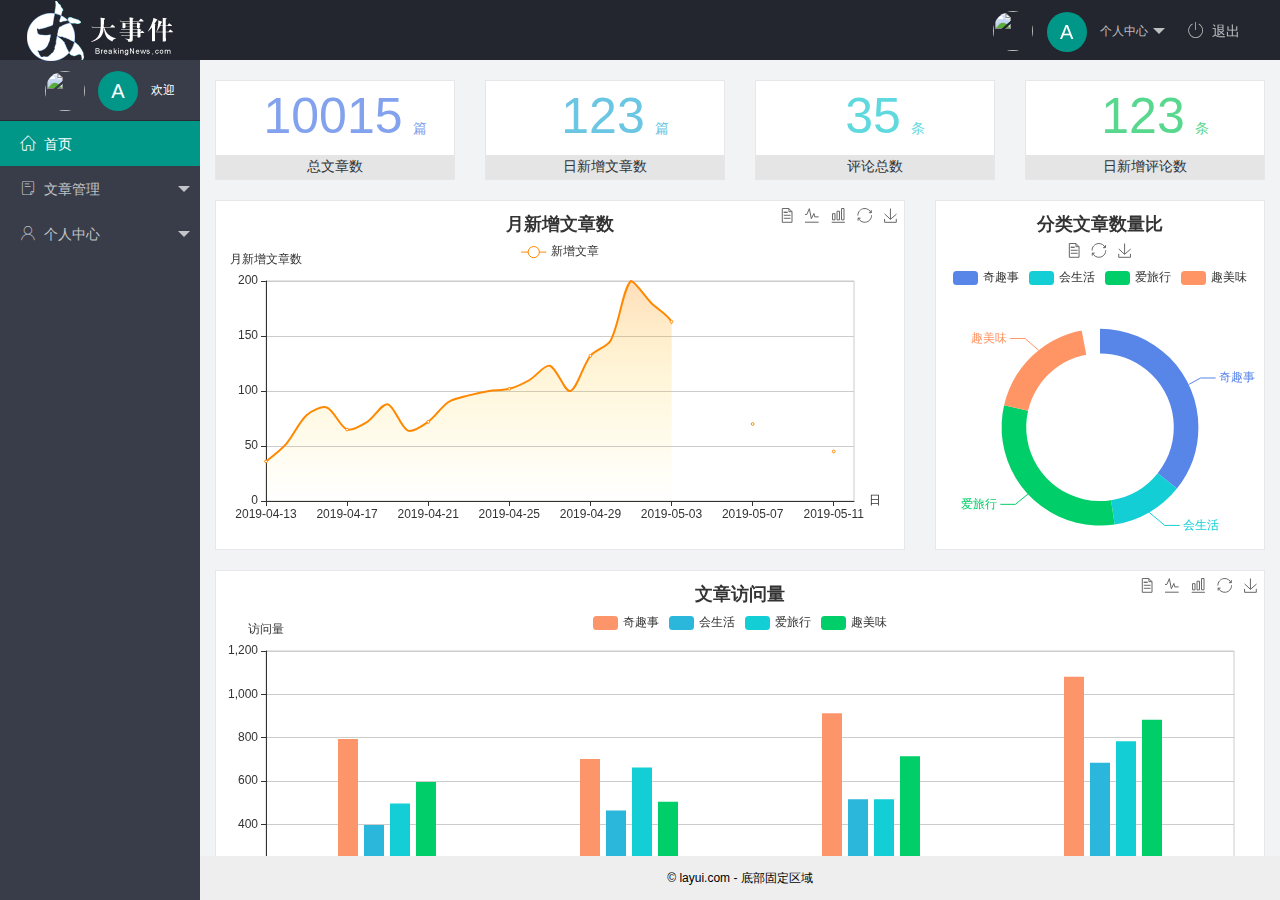
==== commit 2787c86f: "完成了修改密码和上传头像的开发" ====
--- a/index.html
+++ b/index.html
@@ -28,9 +28,9 @@
                         个人中心
                     </a>
                     <dl class="layui-nav-child">
-                        <dd><a href="">基本资料</a></dd>
-                        <dd><a href="">更换头像</a></dd>
-                        <dd><a href="">重置密码</a></dd>
+                        <dd><a href="./user/user_info.html" target="fm">基本资料</a></dd>
+                        <dd><a href="./user/user_avatar.html" target="fm">更换头像</a></dd>
+                        <dd><a href="./user/user_pwd.html" target="fm">重置密码</a></dd>
                     </dl>
                 </li>
                 <li class="layui-nav-item"><a href="javascript:;" id="btnLogout"> <span
@@ -63,9 +63,13 @@
                     <li class="layui-nav-item">
                         <a href="javascript:;"> <span class="iconfont icon-user"></span>个人中心</a>
                         <dl class="layui-nav-child">
-                            <dd><a href="javascript:;"> <i class="layui-icon layui-icon-app"></i>基本资料</a></dd>
-                            <dd><a href="javascript:;"> <i class="layui-icon layui-icon-app"></i>更换头像</a></dd>
-                            <dd><a href="javascript:;"> <i class="layui-icon layui-icon-app"></i>更改密码</a></dd>
+                            <dd><a href="./user/user_info.html" target="fm"> <i
+                                        class="layui-icon layui-icon-app"></i>基本资料</a></dd>
+                            <dd><a href="./user/user_avatar.html" target="fm"> <i
+                                        class="layui-icon layui-icon-app"></i>更换头像</a>
+                            </dd>
+                            <dd><a href="./user/user_pwd.html" target="fm"> <i
+                                        class="layui-icon layui-icon-app"></i>更改密码</a></dd>
 
                         </dl>
                     </li>
--- a/assets/css/index.css
+++ b/assets/css/index.css
@@ -44,10 +44,12 @@
     line-height: 60px;
     text-align: center;
     font-size: 12px;
+    /* 禁止用户选中 */
     user-select: none;
 }
 
 .layui-side-scroll .userinfo {
+    /* 通过子代选择器选中div里面的userinfo，加上底边框 */
     border-bottom: 1px solid #282b33;
 }
 
